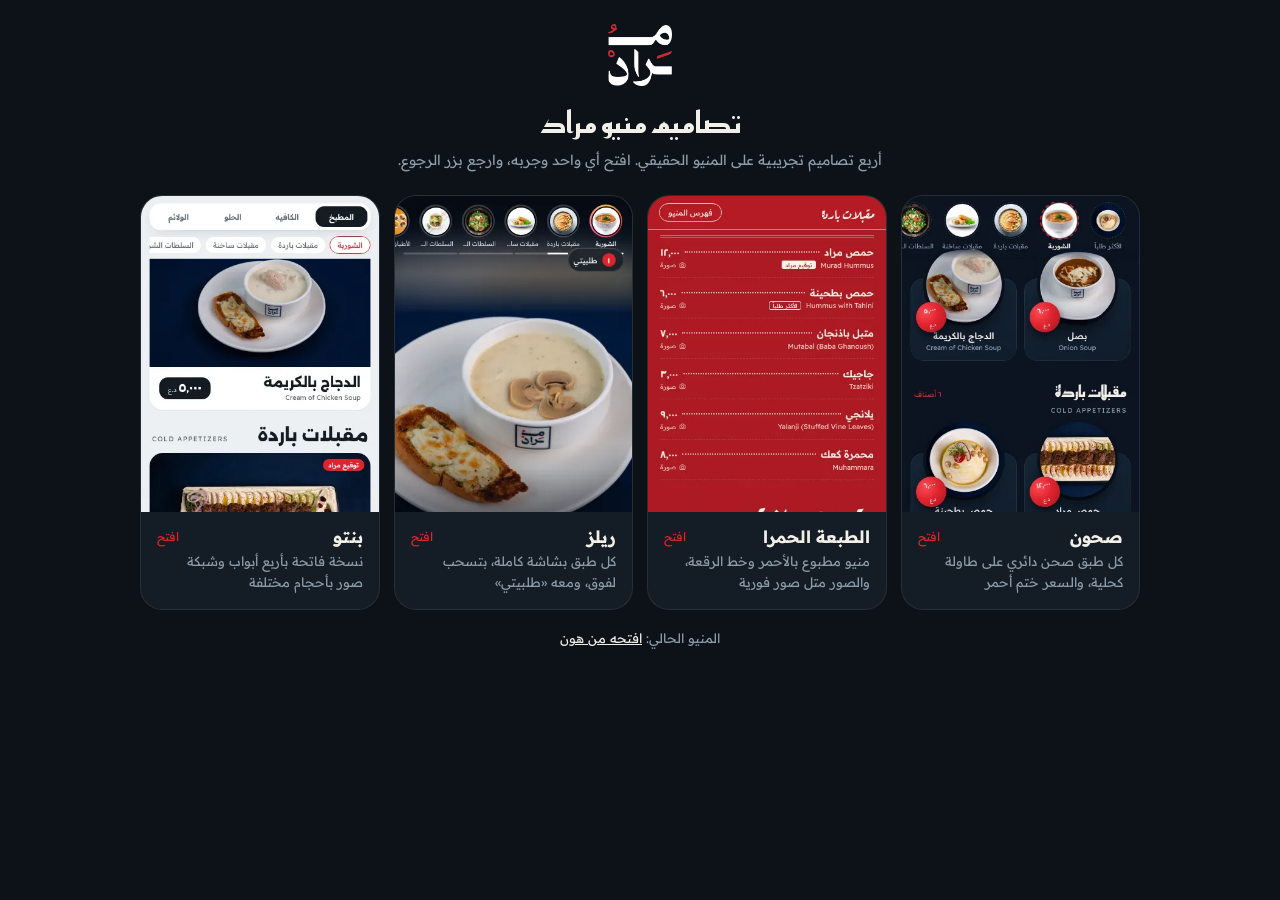
==== demo/index.html @ 5a1df6b1 "Add demo/ with four menu design prototypes demo/index.html lists four directions (plates, red editio" ====
<!doctype html>
<html lang="ar" dir="rtl">
<head>
<meta charset="utf-8">
<meta name="viewport" content="width=device-width,initial-scale=1,viewport-fit=cover">
<meta name="theme-color" content="#0C1218">
<title>تصاميم منيو مراد</title>
<link rel="preconnect" href="https://fonts.googleapis.com"><link rel="preconnect" href="https://fonts.gstatic.com" crossorigin>
<link href="https://fonts.googleapis.com/css2?family=Reem+Kufi:wght@700&family=Readex+Pro:wght@300;400;600&display=swap" rel="stylesheet">
<style>
:root{--bg:#0C1218;--panel:#141D25;--line:#ffffff14;--ink:#F2EEE8;--mute:#8D9CA9;--red:#E0242F;color-scheme:dark}
*{box-sizing:border-box}
body{margin:0;background:var(--bg);color:var(--ink);font-family:'Readex Pro',Tahoma,sans-serif;padding:calc(24px + env(safe-area-inset-top)) max(16px,env(safe-area-inset-right)) calc(32px + env(safe-area-inset-bottom)) max(16px,env(safe-area-inset-left))}
.page{max-width:1000px;margin:0 auto}
header{text-align:center;margin-bottom:22px}
header img{width:64px}
h1{font-family:'Reem Kufi','Readex Pro',sans-serif;font-size:30px;margin:10px 0 4px}
header p{color:var(--mute);font-size:14px;margin:0;line-height:1.7}
.grid{display:grid;grid-template-columns:repeat(auto-fill,minmax(220px,1fr));gap:14px}
a.card{display:flex;flex-direction:column;background:var(--panel);border:1px solid var(--line);border-radius:22px;overflow:hidden;color:inherit;text-decoration:none;transition:transform .2s,border-color .2s}
a.card:hover,a.card:focus-visible{transform:translateY(-3px);border-color:var(--red);outline:none}
.shot{aspect-ratio:390/520;overflow:hidden;background:#000}
.shot img{width:100%;display:block}
.tx{padding:14px 16px 16px;display:flex;flex-direction:column;gap:4px}
.tx b{font-size:17px;display:flex;align-items:center;justify-content:space-between;gap:8px}
.tx b span{font-size:12px;font-weight:400;color:var(--red)}
.tx small{color:var(--mute);font-size:13px;line-height:1.6}
.cur{display:block;text-align:center;margin-top:20px;color:var(--mute);font-size:13px}
.cur a{color:var(--ink)}
</style>
</head>
<body>
<div class="page">
  <header>
    <img src="../img/logo.png" alt="مراد">
    <h1>تصاميم منيو مراد</h1>
    <p>أربع تصاميم تجريبية على المنيو الحقيقي. افتح أي واحد وجربه، وارجع بزر الرجوع.</p>
  </header>
  <div class="grid">
    <a class="card" href="plates.html"><div class="shot"><img src="shots/plates.webp" alt=""></div><div class="tx"><b>صحون <span>افتح</span></b><small>كل طبق صحن دائري على طاولة كحلية، والسعر ختم أحمر</small></div></a>
    <a class="card" href="red.html"><div class="shot"><img src="shots/red.webp" alt=""></div><div class="tx"><b>الطبعة الحمرا <span>افتح</span></b><small>منيو مطبوع بالأحمر وخط الرقعة، والصور متل صور فورية</small></div></a>
    <a class="card" href="reels.html"><div class="shot"><img src="shots/reels.webp" alt=""></div><div class="tx"><b>ريلز <span>افتح</span></b><small>كل طبق بشاشة كاملة، بتسحب لفوق، ومعه «طلبيتي»</small></div></a>
    <a class="card" href="bento.html"><div class="shot"><img src="shots/bento.webp" alt=""></div><div class="tx"><b>بنتو <span>افتح</span></b><small>نسخة فاتحة بأربع أبواب وشبكة صور بأحجام مختلفة</small></div></a>
  </div>
  <span class="cur">المنيو الحالي: <a href="../">افتحه من هون</a></span>
</div>
</body>
</html>
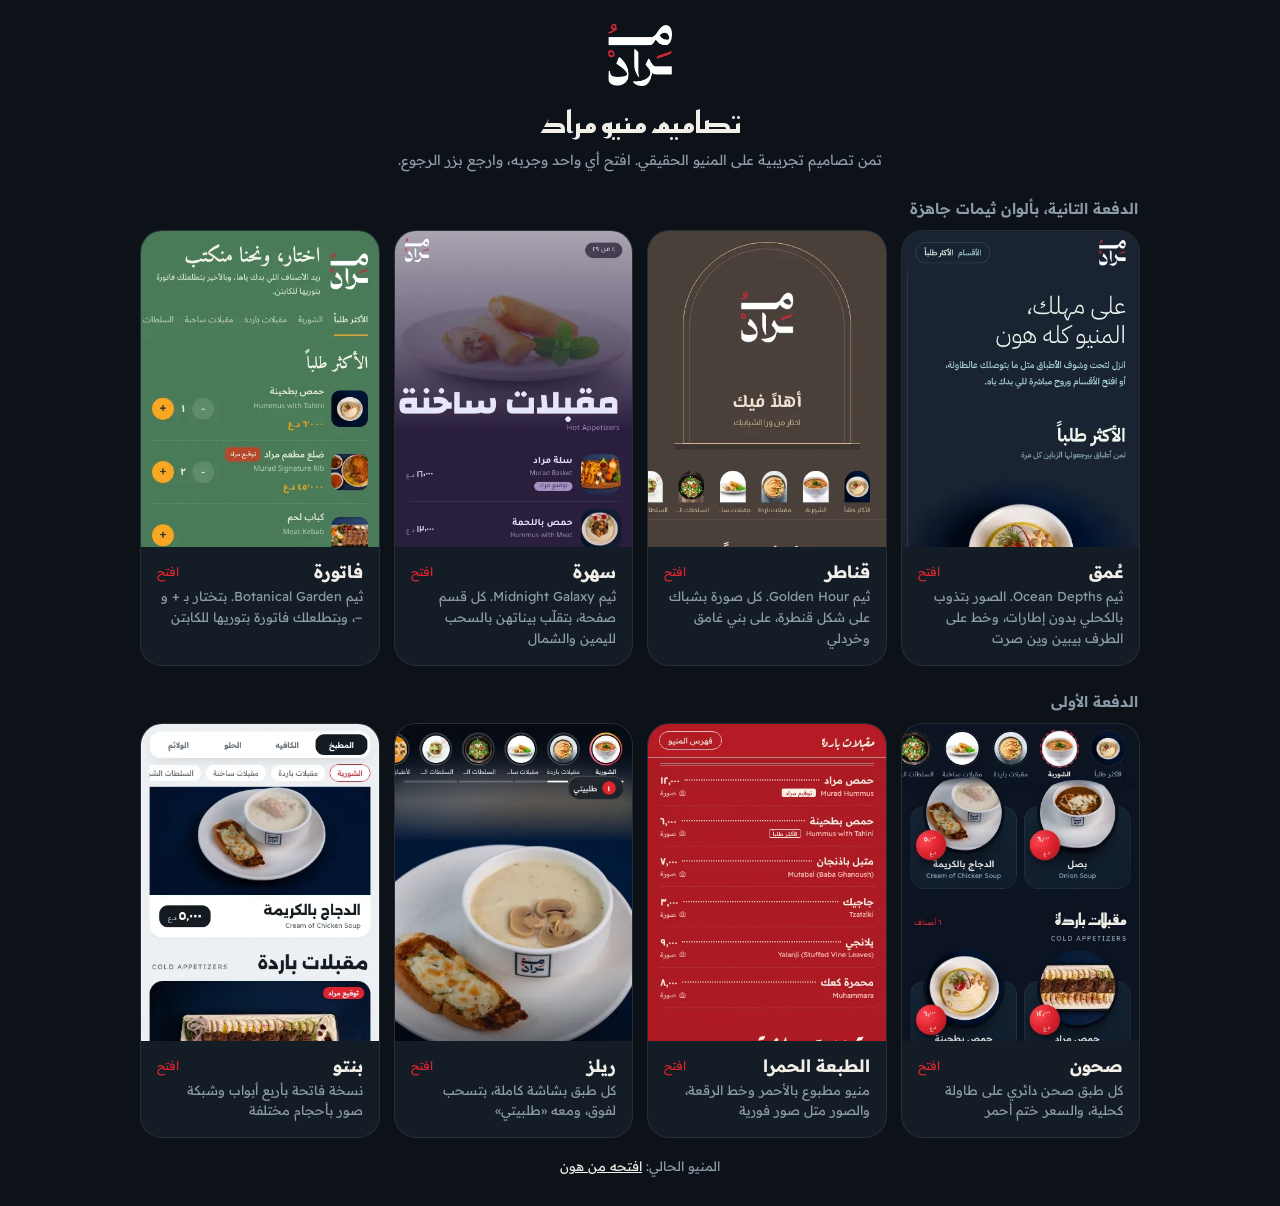
==== commit dc7da1a7: "Add four more menu design demos based on theme palettes - depth: Ocean Depths palette, frameless pho" ====
--- a/demo/index.html
+++ b/demo/index.html
@@ -25,6 +25,7 @@
 .tx b{font-size:17px;display:flex;align-items:center;justify-content:space-between;gap:8px}
 .tx b span{font-size:12px;font-weight:400;color:var(--red)}
 .tx small{color:var(--mute);font-size:13px;line-height:1.6}
+.round{font-size:15px;font-weight:600;color:var(--mute);margin:26px 2px 12px}
 .cur{display:block;text-align:center;margin-top:20px;color:var(--mute);font-size:13px}
 .cur a{color:var(--ink)}
 </style>
@@ -34,8 +35,16 @@
   <header>
     <img src="../img/logo.png" alt="مراد">
     <h1>تصاميم منيو مراد</h1>
-    <p>أربع تصاميم تجريبية على المنيو الحقيقي. افتح أي واحد وجربه، وارجع بزر الرجوع.</p>
+    <p>تمن تصاميم تجريبية على المنيو الحقيقي. افتح أي واحد وجربه، وارجع بزر الرجوع.</p>
   </header>
+  <h2 class="round">الدفعة التانية، بألوان ثيمات جاهزة</h2>
+  <div class="grid">
+    <a class="card" href="depth.html"><div class="shot"><img src="shots/depth.webp" alt=""></div><div class="tx"><b>عُمق <span>افتح</span></b><small>ثيم Ocean Depths. الصور بتذوب بالكحلي بدون إطارات، وخط على الطرف بيبين وين صرت</small></div></a>
+    <a class="card" href="arches.html"><div class="shot"><img src="shots/arches.webp" alt=""></div><div class="tx"><b>قناطر <span>افتح</span></b><small>ثيم Golden Hour. كل صورة بشباك على شكل قنطرة، على بني غامق وخردلي</small></div></a>
+    <a class="card" href="night.html"><div class="shot"><img src="shots/night.webp" alt=""></div><div class="tx"><b>سهرة <span>افتح</span></b><small>ثيم Midnight Galaxy. كل قسم صفحة، بتقلّب بيناتهن بالسحب لليمين والشمال</small></div></a>
+    <a class="card" href="receipt.html"><div class="shot"><img src="shots/receipt.webp" alt=""></div><div class="tx"><b>فاتورة <span>افتح</span></b><small>ثيم Botanical Garden. بتختار بـ + و −، وبتطلعلك فاتورة بتوريها للكابتن</small></div></a>
+  </div>
+  <h2 class="round">الدفعة الأولى</h2>
   <div class="grid">
     <a class="card" href="plates.html"><div class="shot"><img src="shots/plates.webp" alt=""></div><div class="tx"><b>صحون <span>افتح</span></b><small>كل طبق صحن دائري على طاولة كحلية، والسعر ختم أحمر</small></div></a>
     <a class="card" href="red.html"><div class="shot"><img src="shots/red.webp" alt=""></div><div class="tx"><b>الطبعة الحمرا <span>افتح</span></b><small>منيو مطبوع بالأحمر وخط الرقعة، والصور متل صور فورية</small></div></a>
